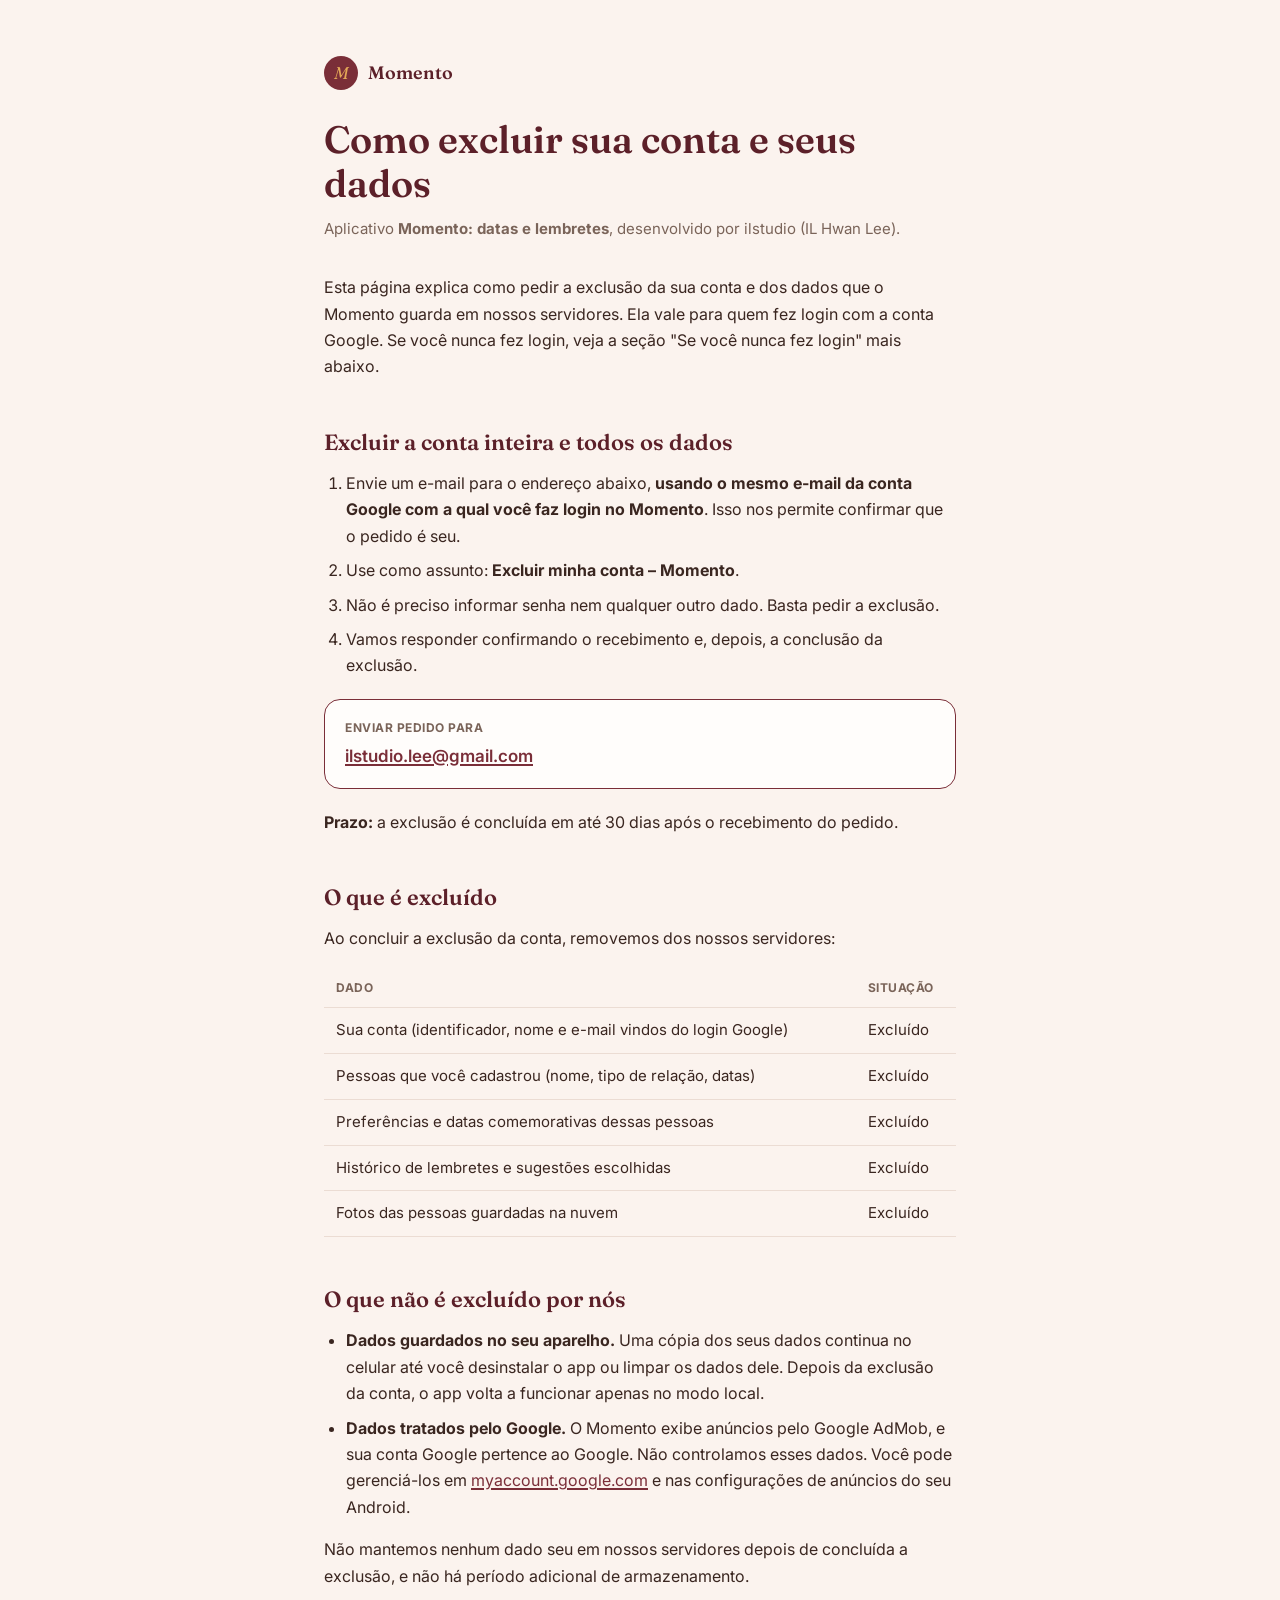
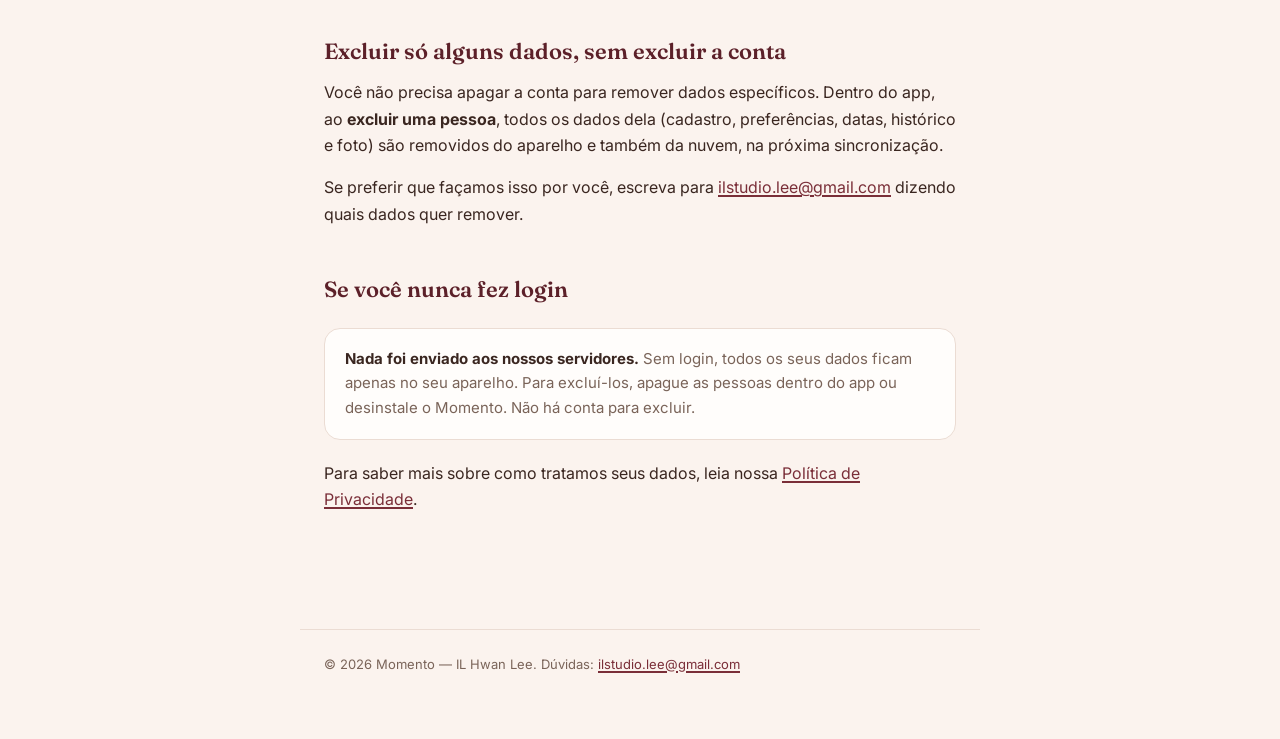
==== exclusao-de-conta.html @ 6109d9c3 "docs: adicionar página de exclusão de conta e linkar na política Co-Authored-By: Claude Sonnet 5 <no" ====
<!DOCTYPE html>
<html lang="pt-BR">
<head>
<meta charset="UTF-8">
<meta name="viewport" content="width=device-width, initial-scale=1.0">
<title>Momento — Como excluir sua conta e seus dados</title>
<style>
  @import url('https://fonts.googleapis.com/css2?family=Fraunces:ital,opsz,wght@0,9..144,400;0,9..144,600;1,9..144,500&family=Inter:wght@400;500;600;700&display=swap');

  :root{
    --bg: #FBF3EE;
    --paper: #FFFDFB;
    --ink: #3A2620;
    --ink-soft: #7A6459;
    --wine: #7A2E38;
    --wine-dark: #5C2029;
    --amber: #E3A857;
    --amber-soft: #F4DDB8;
    --line: #EBDCD3;
  }
  *{ box-sizing: border-box; }
  body{
    margin:0; background: var(--bg); color: var(--ink);
    font-family:'Inter',sans-serif; line-height:1.65; font-size:16px;
  }
  a{ color: var(--wine); text-decoration-thickness: 1.5px; text-underline-offset: 2px; }

  header{ max-width: 680px; margin: 0 auto; padding: 56px 24px 24px; }
  .brand{ display:flex; align-items:center; gap:10px; margin-bottom: 28px; }
  .brand-mark{
    width:34px; height:34px; border-radius:50%; background: var(--wine);
    display:flex; align-items:center; justify-content:center;
    font-family:'Fraunces',serif; font-style:italic; color: var(--amber); font-size:17px;
  }
  .brand-name{ font-family:'Fraunces',serif; font-size:18px; color: var(--wine-dark); font-weight:600; }

  h1{
    font-family:'Fraunces',serif; font-weight:600; font-size: clamp(28px, 5vw, 38px);
    color: var(--wine-dark); margin: 0 0 12px; line-height:1.15;
  }
  .subtitle{ color: var(--ink-soft); font-size: 15px; margin: 0; }

  main{ max-width: 680px; margin: 0 auto; padding: 8px 24px 100px; }

  h2{
    font-family:'Fraunces',serif; font-weight:600; font-size: 22px;
    color: var(--wine-dark); margin: 44px 0 10px;
  }
  h3{
    font-family:'Fraunces',serif; font-style: italic; font-weight: 500;
    font-size: 18px; color: var(--wine); margin: 28px 0 10px;
  }
  p{ margin: 0 0 16px; }
  ul, ol{ margin: 0 0 16px; padding-left: 22px; }
  li{ margin-bottom: 8px; }

  .callout{
    background: var(--paper); border: 1.5px solid var(--line); border-radius: 16px;
    padding: 18px 20px; font-size: 15px; color: var(--ink-soft); margin: 20px 0;
  }
  .callout strong{ color: var(--ink); }

  .email-box{
    background: var(--paper); border: 1.5px solid var(--wine); border-radius: 16px;
    padding: 18px 20px; margin: 20px 0;
  }
  .email-box .label{ font-size: 12px; font-weight: 700; color: var(--ink-soft); text-transform: uppercase; letter-spacing: 0.5px; }
  .email-box .value{ font-size: 17px; font-weight: 600; margin-top: 4px; }

  table{ width: 100%; border-collapse: collapse; margin: 0 0 16px; font-size: 15px; }
  th, td{ text-align: left; padding: 10px 12px; border-bottom: 1px solid var(--line); vertical-align: top; }
  th{ color: var(--ink-soft); font-size: 12px; text-transform: uppercase; letter-spacing: 0.5px; }

  footer{
    max-width: 680px; margin: 0 auto; padding: 24px 24px 64px;
    color: var(--ink-soft); font-size: 13px; border-top: 1px solid var(--line);
  }

  @media (max-width: 480px){
    header{ padding: 40px 20px 20px; }
    main{ padding: 8px 20px 80px; }
  }
</style>
</head>
<body>

<header>
  <div class="brand">
    <div class="brand-mark">M</div>
    <div class="brand-name">Momento</div>
  </div>
  <h1>Como excluir sua conta e seus dados</h1>
  <p class="subtitle">Aplicativo <strong>Momento: datas e lembretes</strong>, desenvolvido por ilstudio (IL Hwan Lee).</p>
</header>

<main>

  <p>Esta página explica como pedir a exclusão da sua conta e dos dados que o Momento guarda em nossos servidores. Ela vale para quem fez login com a conta Google. Se você nunca fez login, veja a seção "Se você nunca fez login" mais abaixo.</p>

  <h2>Excluir a conta inteira e todos os dados</h2>

  <ol>
    <li>Envie um e-mail para o endereço abaixo, <strong>usando o mesmo e-mail da conta Google com a qual você faz login no Momento</strong>. Isso nos permite confirmar que o pedido é seu.</li>
    <li>Use como assunto: <strong>Excluir minha conta – Momento</strong>.</li>
    <li>Não é preciso informar senha nem qualquer outro dado. Basta pedir a exclusão.</li>
    <li>Vamos responder confirmando o recebimento e, depois, a conclusão da exclusão.</li>
  </ol>

  <div class="email-box">
    <div class="label">Enviar pedido para</div>
    <div class="value"><a href="mailto:ilstudio.lee@gmail.com?subject=Excluir%20minha%20conta%20%E2%80%93%20Momento">ilstudio.lee@gmail.com</a></div>
  </div>

  <p><strong>Prazo:</strong> a exclusão é concluída em até 30 dias após o recebimento do pedido.</p>

  <h2>O que é excluído</h2>

  <p>Ao concluir a exclusão da conta, removemos dos nossos servidores:</p>

  <table>
    <thead>
      <tr><th>Dado</th><th>Situação</th></tr>
    </thead>
    <tbody>
      <tr><td>Sua conta (identificador, nome e e-mail vindos do login Google)</td><td>Excluído</td></tr>
      <tr><td>Pessoas que você cadastrou (nome, tipo de relação, datas)</td><td>Excluído</td></tr>
      <tr><td>Preferências e datas comemorativas dessas pessoas</td><td>Excluído</td></tr>
      <tr><td>Histórico de lembretes e sugestões escolhidas</td><td>Excluído</td></tr>
      <tr><td>Fotos das pessoas guardadas na nuvem</td><td>Excluído</td></tr>
    </tbody>
  </table>

  <h2>O que não é excluído por nós</h2>

  <ul>
    <li><strong>Dados guardados no seu aparelho.</strong> Uma cópia dos seus dados continua no celular até você desinstalar o app ou limpar os dados dele. Depois da exclusão da conta, o app volta a funcionar apenas no modo local.</li>
    <li><strong>Dados tratados pelo Google.</strong> O Momento exibe anúncios pelo Google AdMob, e sua conta Google pertence ao Google. Não controlamos esses dados. Você pode gerenciá-los em <a href="https://myaccount.google.com" target="_blank" rel="noopener">myaccount.google.com</a> e nas configurações de anúncios do seu Android.</li>
  </ul>

  <p>Não mantemos nenhum dado seu em nossos servidores depois de concluída a exclusão, e não há período adicional de armazenamento.</p>

  <h2>Excluir só alguns dados, sem excluir a conta</h2>

  <p>Você não precisa apagar a conta para remover dados específicos. Dentro do app, ao <strong>excluir uma pessoa</strong>, todos os dados dela (cadastro, preferências, datas, histórico e foto) são removidos do aparelho e também da nuvem, na próxima sincronização.</p>

  <p>Se preferir que façamos isso por você, escreva para <a href="mailto:ilstudio.lee@gmail.com">ilstudio.lee@gmail.com</a> dizendo quais dados quer remover.</p>

  <h2>Se você nunca fez login</h2>

  <div class="callout">
    <strong>Nada foi enviado aos nossos servidores.</strong> Sem login, todos os seus dados ficam apenas no seu aparelho. Para excluí-los, apague as pessoas dentro do app ou desinstale o Momento. Não há conta para excluir.
  </div>

  <p>Para saber mais sobre como tratamos seus dados, leia nossa <a href="/">Política de Privacidade</a>.</p>

</main>

<footer>
  © 2026 Momento — IL Hwan Lee. Dúvidas: <a href="mailto:ilstudio.lee@gmail.com">ilstudio.lee@gmail.com</a>
</footer>

</body>
</html>
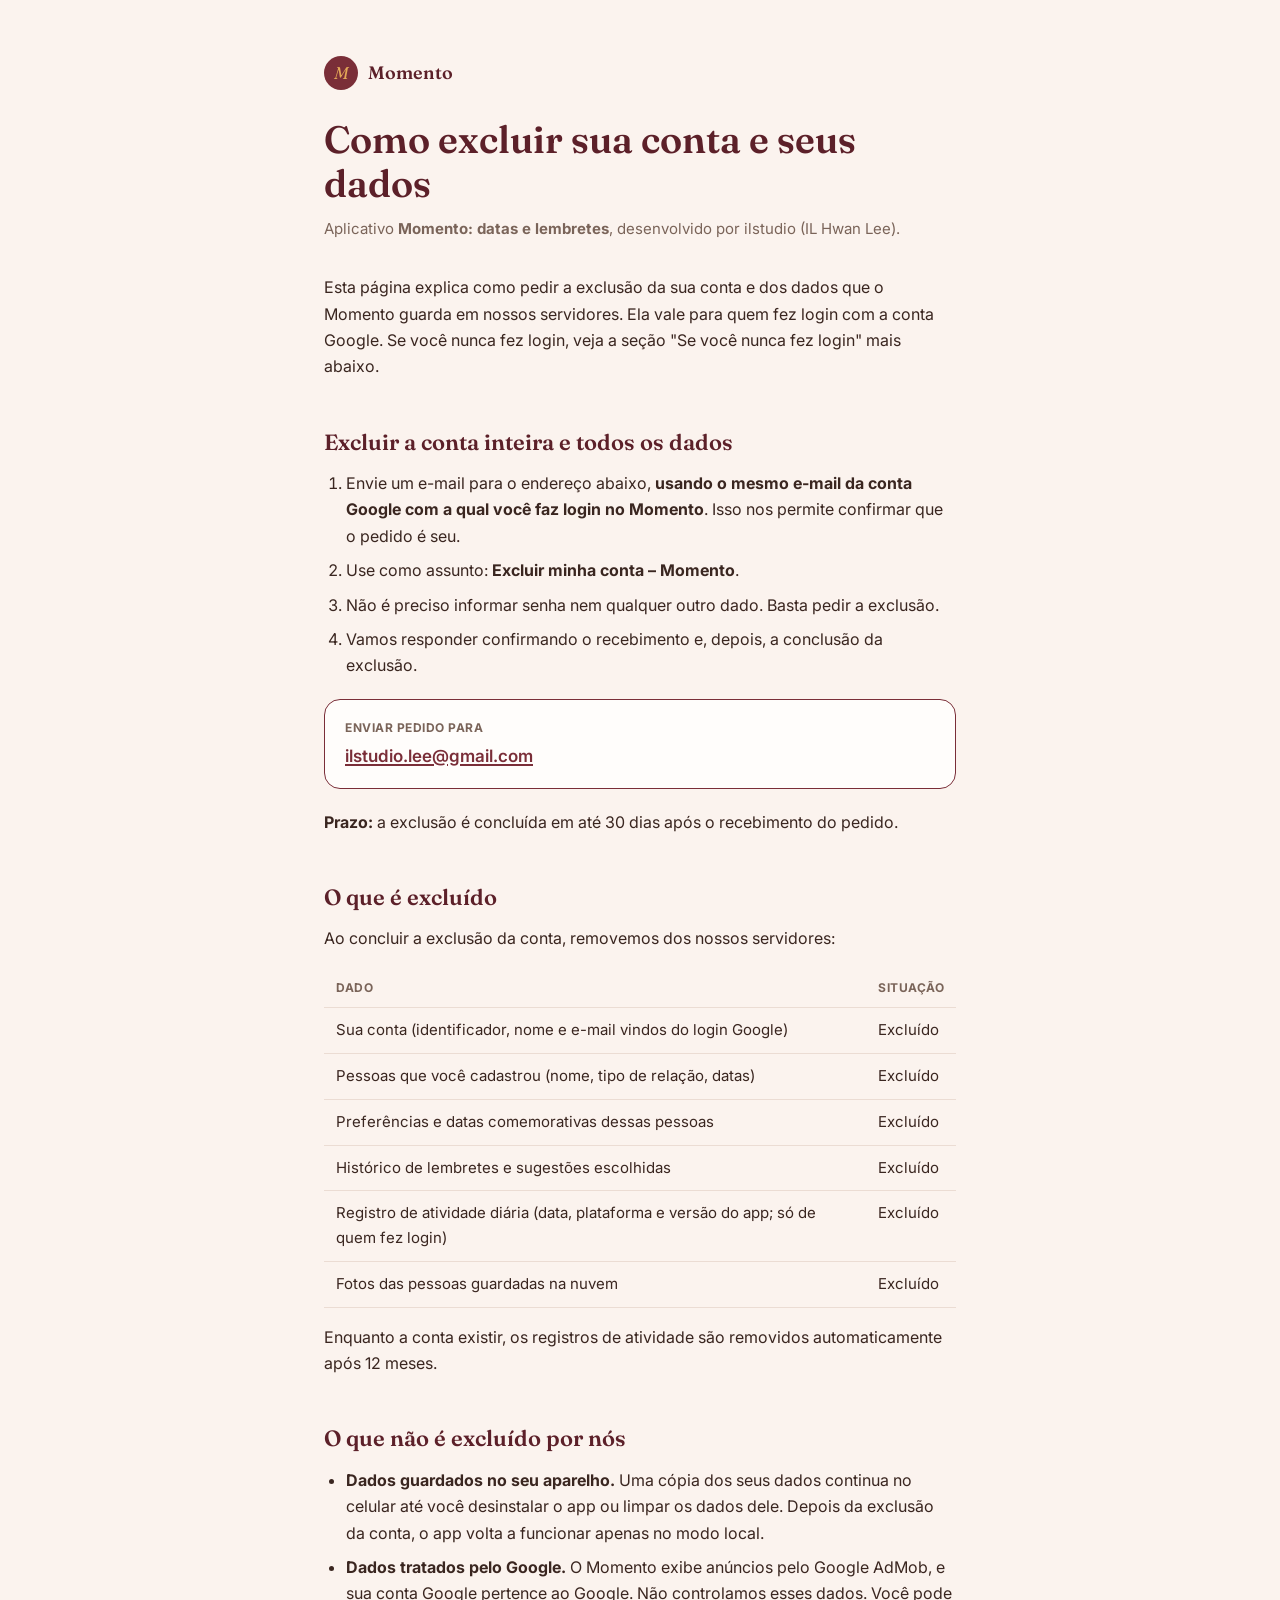
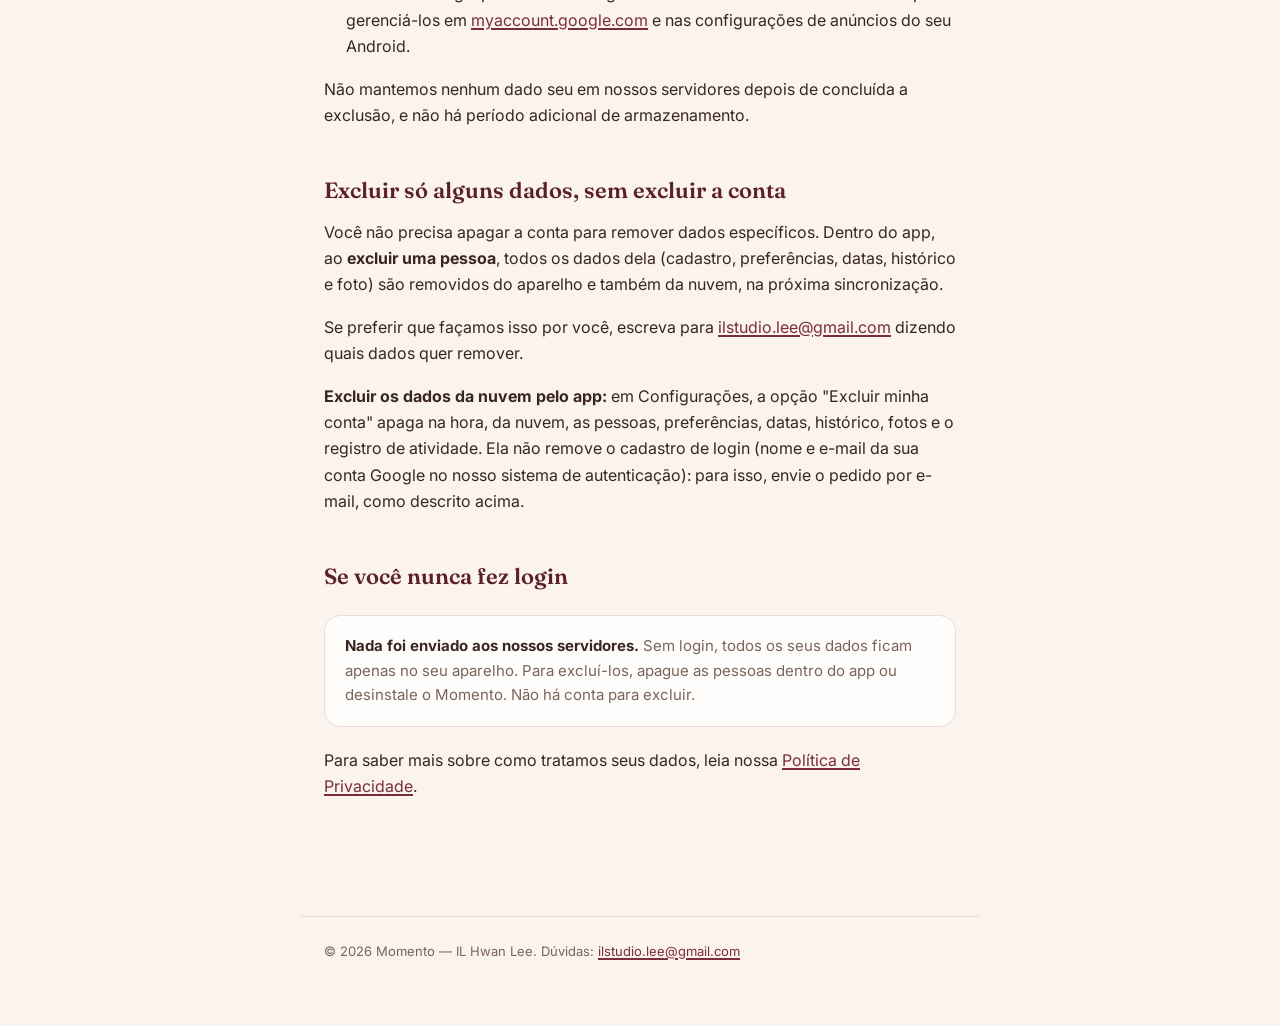
==== commit 293e5279: "Página de exclusão: registro de atividade e exclusão pelo app" ====
--- a/exclusao-de-conta.html
+++ b/exclusao-de-conta.html
@@ -126,9 +126,12 @@
       <tr><td>Pessoas que você cadastrou (nome, tipo de relação, datas)</td><td>Excluído</td></tr>
       <tr><td>Preferências e datas comemorativas dessas pessoas</td><td>Excluído</td></tr>
       <tr><td>Histórico de lembretes e sugestões escolhidas</td><td>Excluído</td></tr>
+      <tr><td>Registro de atividade diária (data, plataforma e versão do app; só de quem fez login)</td><td>Excluído</td></tr>
       <tr><td>Fotos das pessoas guardadas na nuvem</td><td>Excluído</td></tr>
     </tbody>
   </table>
+
+  <p>Enquanto a conta existir, os registros de atividade são removidos automaticamente após 12 meses.</p>
 
   <h2>O que não é excluído por nós</h2>
 
@@ -144,6 +147,8 @@
   <p>Você não precisa apagar a conta para remover dados específicos. Dentro do app, ao <strong>excluir uma pessoa</strong>, todos os dados dela (cadastro, preferências, datas, histórico e foto) são removidos do aparelho e também da nuvem, na próxima sincronização.</p>
 
   <p>Se preferir que façamos isso por você, escreva para <a href="mailto:ilstudio.lee@gmail.com">ilstudio.lee@gmail.com</a> dizendo quais dados quer remover.</p>
+
+  <p><strong>Excluir os dados da nuvem pelo app:</strong> em Configurações, a opção "Excluir minha conta" apaga na hora, da nuvem, as pessoas, preferências, datas, histórico, fotos e o registro de atividade. Ela não remove o cadastro de login (nome e e-mail da sua conta Google no nosso sistema de autenticação): para isso, envie o pedido por e-mail, como descrito acima.</p>
 
   <h2>Se você nunca fez login</h2>
 
